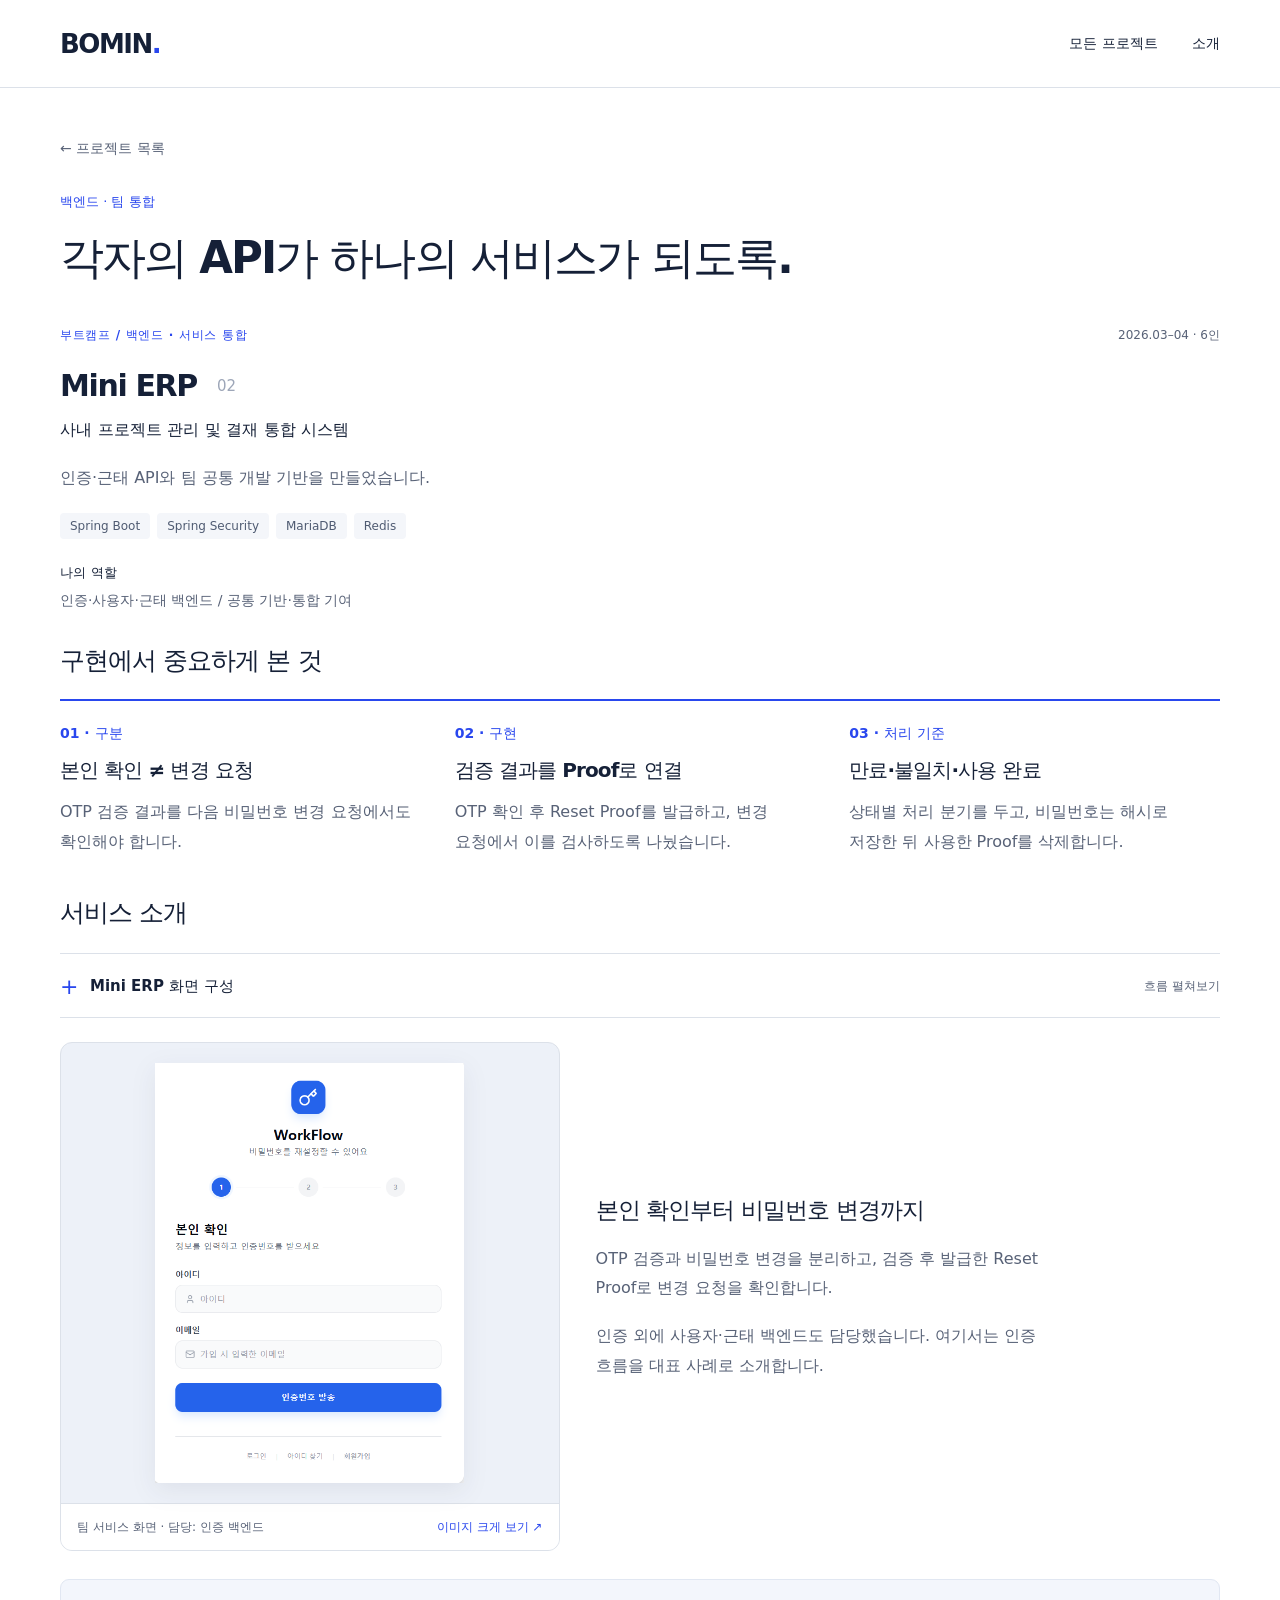
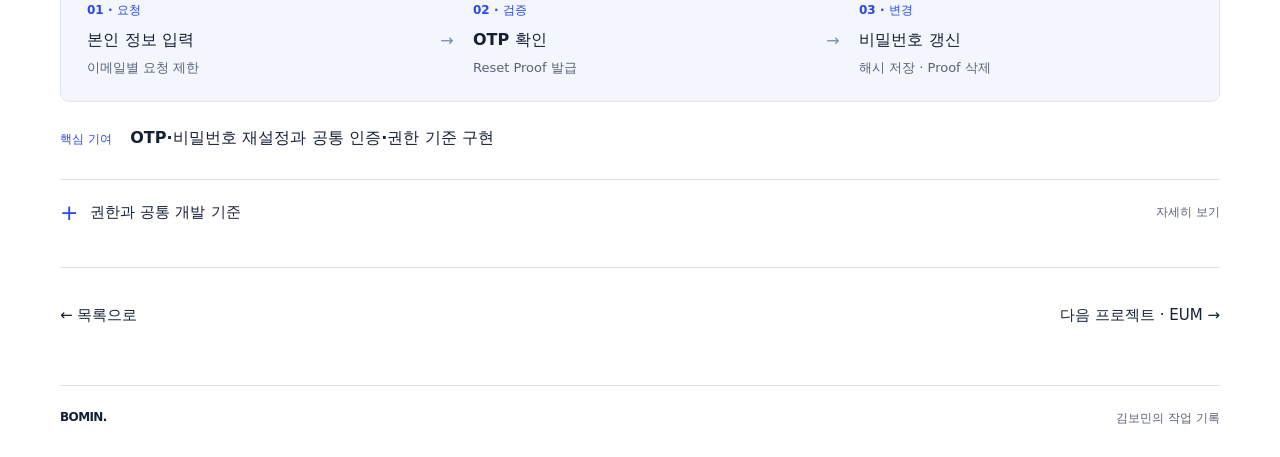
==== erp.html @ 52c048b9 "Add portfolio site and GitHub Pages workflow" ====
<!doctype html>
<html lang="ko">
<head>
  <meta charset="UTF-8"><meta name="viewport" content="width=device-width, initial-scale=1">
  <meta name="robots" content="noindex, nofollow">
  <meta name="description" content="김보민의 개발 포트폴리오. Spring Boot 백엔드, AWS·EKS 인프라, 서비스 통합과 장애 대응 경험을 소개합니다.">
  <title>Mini ERP — 김보민의 작업 기록</title>
  <link rel="icon" href="data:image/svg+xml,%3Csvg xmlns='http://www.w3.org/2000/svg' viewBox='0 0 64 64'%3E%3Crect width='64' height='64' rx='14' fill='%232947ee'/%3E%3Ctext x='12' y='45' fill='white' font-size='37' font-family='sans-serif' font-weight='bold'%3EB.%3C/text%3E%3C/svg%3E">
  <link rel="stylesheet" href="style.css">
</head>
<body class="detail-page"><a class="skip" href="#main">본문 바로가기</a><header><a class="brand" href="index.html">BOMIN<span>.</span></a><nav aria-label="주요 메뉴"><a href="index.html#projects">모든 프로젝트</a><a href="index.html#about">소개</a></nav></header><main class="wrap" id="main"><div class="detail-heading"><a href="index.html#projects">← 프로젝트 목록</a><p>백엔드 · 팀 통합</p><h1>각자의 API가 하나의 서비스가 되도록.</h1></div><article class="project" id="erp"><div class="project-top"><span class="category">부트캠프 / 백엔드 · 서비스 통합</span><span>2026.03–04 · 6인</span></div><div class="project-grid"><div><h3>Mini ERP<span>02</span></h3><p class="project-subtitle">사내 프로젝트 관리 및 결재 통합 시스템</p><p>인증·근태 API와 팀 공통 개발 기반을 만들었습니다.</p><div class="tags"><span>Spring Boot</span><span>Spring Security</span><span>MariaDB</span><span>Redis</span></div><p class="role"><strong>나의 역할</strong> 인증·사용자·근태 백엔드 / 공통 기반·통합 기여</p></div></div>
<section class="decision-story"><h2>구현에서 중요하게 본 것</h2><div class="decision-grid"><div><span>01 · 구분</span><h3>본인 확인 ≠ 변경 요청</h3><p>OTP 검증 결과를 다음 비밀번호 변경 요청에서도 확인해야 합니다.</p></div><div><span>02 · 구현</span><h3>검증 결과를 Proof로 연결</h3><p>OTP 확인 후 Reset Proof를 발급하고, 변경 요청에서 이를 검사하도록 나눴습니다.</p></div><div><span>03 · 처리 기준</span><h3>만료·불일치·사용 완료</h3><p>상태별 처리 분기를 두고, 비밀번호는 해시로 저장한 뒤 사용한 Proof를 삭제합니다.</p></div></div></section>
<section class="story-section"><h2>서비스 소개</h2><details class="screen-map"><summary>Mini ERP 화면 구성 <span>흐름 펼쳐보기</span></summary><div class="screen-map-body"><h3>서비스 진입과 계정 복구의 분기</h3><div class="map-flow"><div class="map-entry">계정 진입 화면<small>사용자 상태에 따른 경로 선택</small></div><div class="map-branches"><span>로그인</span><span>회원가입</span><span>아이디 찾기</span><span>비밀번호 찾기</span></div><div class="map-entry">계정 복구의 인증 단계<small>이메일 인증번호 발송 · 확인</small></div></div><p class="scope">팀 Figma의 인증 관련 화면을 요약했습니다. 구성도는 설계 자료이며, 아래 구현 설명의 OTP·Reset Proof 처리와 구분해 볼 수 있습니다.</p><a class="text-link" href="https://www.figma.com/design/eP0iKK7h4mKcS4DgQynvJm/?node-id=0-1" target="_blank" rel="noopener noreferrer">Figma 원본 화면 구성도 ↗</a></div></details><div class="screen-story"><figure class="project-screen erp-screen"><a href="assets/erp.png" target="_blank" rel="noopener noreferrer" aria-label="Mini ERP 비밀번호 재설정 실제 화면 크게 보기"><img width="562" height="763" src="assets/erp.png" alt="Mini ERP 비밀번호 재설정 실제 화면" loading="lazy"></a><figcaption>팀 서비스 화면 · 담당: 인증 백엔드<span>이미지 크게 보기 ↗</span></figcaption></figure><div class="screen-copy"><h3>본인 확인부터 비밀번호 변경까지</h3><p>OTP 검증과 비밀번호 변경을 분리하고, 검증 후 발급한 Reset Proof로 변경 요청을 확인합니다.</p><p>인증 외에 사용자·근태 백엔드도 담당했습니다. 여기서는 인증 흐름을 대표 사례로 소개합니다.</p></div></div></section><div class="visual-flow" aria-label="비밀번호 재설정 처리 흐름"><div><small>01 · 요청</small><strong>본인 정보 입력</strong><span>이메일별 요청 제한</span></div><b aria-hidden="true">→</b><div><small>02 · 검증</small><strong>OTP 확인</strong><span>Reset Proof 발급</span></div><b aria-hidden="true">→</b><div><small>03 · 변경</small><strong>비밀번호 갱신</strong><span>해시 저장 · Proof 삭제</span></div></div>
<div class="result-line"><span>핵심 기여</span>OTP·비밀번호 재설정과 공통 인증·권한 기준 구현</div>
<details><summary>권한과 공통 개발 기준 <span>자세히 보기</span></summary><div class="detail-body two-col"><div><h4>인증과 권한 판단을 구분했습니다.</h4><p>JWT로 요청자를 확인하고, AccessPolicy로 관리자·본인 접근이나 신청자·승인자의 역할 조건을 판단하도록 구성했습니다. 사용자 조회와 연차·특근 승인 규칙은 구분합니다.</p></div><div><h4>각자 만든 API가 함께 동작하도록</h4><p>Bearer 인증, 공통 응답·예외, Swagger·CORS, BaseEntity·Flyway 기준을 초기에 정리했습니다. 도메인마다 다른 인증·응답 방식으로 통합 비용이 커지는 것을 줄이려 했습니다.</p><p class="scope">화면을 포함한 서비스는 팀 결과물이며, 제 기여는 백엔드와 공통 개발 기반입니다.</p></div></div></details></article><div class="next-project"><a href="index.html#projects">← 목록으로</a><a href="eum.html">다음 프로젝트 · EUM →</a></div></main><footer class="wrap"><strong>BOMIN.</strong><span>김보민의 작업 기록</span></footer></body></html>
---- style.css ----
:root{--ink:#152037;--muted:#586277;--blue:#2947ee;--line:#dce1e9;--light:#f4f6fa;--white:#fff;font-family:"Pretendard","맑은 고딕","Malgun Gothic",system-ui,sans-serif;color:var(--ink);background:var(--white);font-synthesis:none}*{box-sizing:border-box}html{scroll-behavior:smooth;scroll-padding-top:100px}body{margin:0}a{color:inherit;text-underline-offset:5px}a:hover{color:var(--blue)}a:focus-visible,summary:focus-visible{outline:3px solid var(--blue);outline-offset:5px}img{max-width:100%;display:block}p{line-height:1.85;word-break:keep-all;margin:0 0 18px}h1,h2,h3,h4{word-break:keep-all;margin:0;letter-spacing:-.045em}button,a,summary{-webkit-tap-highlight-color:transparent}.wrap{max-width:1160px;width:calc(100% - 96px);margin:auto}.skip{position:fixed;top:-80px;padding:16px;background:white;z-index:10}.skip:focus{top:5px}header{height:88px;display:flex;align-items:center;justify-content:space-between;padding:0 max(48px,calc((100vw - 1160px)/2));border-bottom:1px solid var(--line);background:#ffffffef;position:sticky;top:0;z-index:5;backdrop-filter:blur(14px)}.brand{text-decoration:none;font-size:26px;letter-spacing:-1.5px;font-weight:900}.brand span{color:var(--blue)}nav{display:flex;gap:34px;align-items:center}nav a{text-decoration:none;font-size:14px;font-weight:650}.nav-contact{border:1px solid var(--line);padding:11px 17px;border-radius:5px}.hero{display:grid;grid-template-columns:1fr 276px;gap:65px;align-items:center;padding:76px 0 68px}.eyebrow{color:var(--blue);font-size:12px;letter-spacing:.15em;font-weight:800;line-height:1.5;margin-bottom:23px}h1{font-size:clamp(38px,4.6vw,62px);line-height:1.32;font-weight:800}h1 span{color:var(--blue)}.intro{font-size:18px;color:var(--muted);margin-top:28px}.hero-actions{display:flex;align-items:center;gap:28px;margin-top:28px}.button{display:inline-flex;align-items:center;gap:40px;padding:17px 23px;background:var(--blue);color:white;text-decoration:none;border-radius:5px;font-size:15px;font-weight:650}.button:hover{background:#1b32c4;color:white}.text-link{font-weight:650;font-size:15px}.hero-note{font-size:12px;color:#6c7485;margin-top:27px;letter-spacing:.03em}.photo-frame{padding:17px 17px 0;background:#e9edf5;border-radius:7px;overflow:hidden}.photo-frame img{width:100%;height:300px;object-fit:cover;object-position:center top}.profile-caption{padding-top:20px;display:flex;flex-direction:column;gap:9px;font-size:13px;color:var(--muted)}.profile-caption strong{font-size:20px;color:var(--ink)}.profile-caption strong span{font-size:13px;font-weight:400;margin-left:10px}.proof{display:grid;grid-template-columns:repeat(3,1fr);border-top:1px solid var(--line);border-bottom:1px solid var(--line);padding:28px 0;gap:30px}.proof>div+div{border-left:1px solid var(--line);padding-left:36px}.proof span{font-size:12px;color:var(--blue);font-weight:750;letter-spacing:.09em}.proof p{font-size:14px;margin:13px 0 0;color:var(--muted)}.proof strong{font-size:17px;color:var(--ink);font-weight:650}.section{padding:96px 0}.section-head{display:flex;align-items:flex-end;justify-content:space-between;gap:30px;margin-bottom:38px}.section-head .eyebrow{margin-bottom:13px}h2{font-size:34px;line-height:1.45}.section-head>p{font-size:14px;color:var(--muted);margin-bottom:5px}.project{border:1px solid var(--line);border-radius:10px;padding:32px;margin-bottom:25px;overflow:hidden;background:white}.project-top{display:flex;justify-content:space-between;gap:20px;margin-bottom:26px;font-size:12px;color:var(--muted)}.category{font-size:12px;color:var(--blue);font-weight:750;letter-spacing:.06em}.project-grid{display:grid;grid-template-columns:1.2fr .8fr;gap:55px;align-items:center}.project h3{font-size:35px;display:flex;gap:20px;align-items:center}.project h3>span{font-size:15px;color:#9da6b8;font-weight:400;letter-spacing:0}.project-subtitle{font-size:16px;font-weight:650;margin-top:12px}.project-grid>div>p:not(.project-subtitle){font-size:15px;color:var(--muted)}.tags{display:flex;flex-wrap:wrap;gap:7px;margin:20px 0}.tags span{font-size:12px;background:var(--light);padding:6px 10px;border-radius:4px;color:#4f5b72}.role{margin:22px 0 0}.role strong{display:block;color:var(--ink);margin-bottom:4px;font-size:13px}.architecture{background:#14223c;color:white;border-radius:8px;padding:23px 28px}.architecture>p:first-child{font-size:12px;color:#a6b9e8;letter-spacing:.08em;margin-bottom:15px}.flow{display:flex;flex-direction:column;align-items:center}.flow>span{display:block;text-align:center;padding:9px;border:1px solid #65728a;border-radius:4px;width:100%;font-size:14px}.flow>b{font-size:14px;padding:4px;font-weight:400;color:#a7bafa}.flow small{font-size:12px}.flow .gpu{background:#2947ee;border-color:#627bff}.arch-note{font-size:12px;color:#becbe1;text-align:center;margin:12px 0 0}.project details{margin-top:28px;border-top:1px solid var(--line)}summary{cursor:pointer;padding:20px 0 2px;font-size:15px;font-weight:700;list-style:none;display:flex;gap:12px;align-items:center}summary::-webkit-details-marker{display:none}summary:before{content:'+';font-size:22px;color:var(--blue);width:18px;font-weight:400}details[open]>summary:before{content:'−'}summary>span{margin-left:auto;font-size:12px;font-weight:400;color:var(--muted)}.detail-body{padding:28px 0 3px;font-size:15px}.detail-body h4{font-size:19px;margin-bottom:15px}.detail-body p{color:var(--muted)}.incident{padding:0;list-style:none;counter-reset:item;display:grid;grid-template-columns:1fr 1fr;gap:24px;margin:26px 0}.incident li{padding:20px 22px;background:var(--light);border-left:2px solid var(--blue)}.incident strong{font-size:15px}.incident p{font-size:14px;margin:10px 0 0}.takeaway{padding:20px 24px;background:#edf1ff;border-radius:5px;margin-top:20px}.takeaway strong{color:var(--blue);font-size:14px}.takeaway p{margin:8px 0 0}.scope{font-size:13px!important;color:#687286!important;margin:16px 0 0}.project-links{display:flex;gap:24px;margin-top:23px;font-size:14px;font-weight:650}.project-links a{text-decoration:none}.mini-flow,.field-compare{padding:25px;background:var(--light);border-radius:7px}.mini-label{font-size:12px;color:var(--blue);font-weight:700;letter-spacing:.05em}.mini-flow>div{display:grid;grid-template-columns:26px 1fr;gap:7px 10px;padding:15px 0;border-bottom:1px solid var(--line)}.mini-flow>div:last-child{border:0;padding-bottom:0}.mini-flow b{font-size:13px;color:var(--blue);grid-row:span 2}.mini-flow strong{font-size:15px}.mini-flow span{font-size:13px;color:var(--muted)}.two-col{display:grid;grid-template-columns:1fr 1fr;gap:34px}.two-col h4:not(:first-child){margin-top:24px}.field-compare>div{background:white;padding:16px;border-left:2px solid #bca296;margin-top:12px}.field-compare .after{border-color:var(--blue);background:#e8edff}.field-compare small{font-size:12px;font-weight:700}.field-compare p{font-size:14px;margin:8px 0 0}code{font-family:Consolas,monospace;font-size:.95em}.archive{padding-top:12px}.archive-grid{display:grid;grid-template-columns:repeat(3,1fr);gap:20px}.archive-grid article{border:1px solid var(--line);padding:27px;border-radius:8px;display:flex;flex-direction:column;align-items:start}.archive h3{font-size:22px;margin:19px 0 16px;line-height:1.4}.archive article>p{font-size:15px;color:var(--muted)}.archive article>a{font-size:14px;font-weight:650;margin-top:22px}.archive details{font-size:14px}.archive summary{font-size:14px;padding-top:6px}.archive details p{margin-top:14px;color:var(--muted)}.archive .tags{margin-bottom:0}.work-section{background:#14223c;color:white}.work-section .eyebrow{color:#8ca7ff}.work-section .section-head>p{color:#b5c2d9}.work-grid{display:grid;grid-template-columns:repeat(3,1fr);gap:35px}.work-grid article>span{color:#8ca7ff;font-size:13px}.work-grid h3{font-size:23px;margin:22px 0 17px}.work-grid p{font-size:15px;color:#c7d1e0}.work-chain{padding:18px 0;border-top:1px solid #405069;border-bottom:1px solid #405069;font-size:13px}.work-grid .scope{color:#b5c2d9!important}.work-grid a{display:inline-block;font-size:14px;margin-top:20px;color:#b8c9ff}.about{display:grid;grid-template-columns:1fr 1fr;gap:90px}.about h2{margin-bottom:24px}.about>div>p:not(.eyebrow){font-size:16px;color:var(--muted)}.about-record>div{border-bottom:1px solid var(--line);padding:24px 0}.about-record>div:first-child{padding-top:8px}.about-record span{font-size:12px;color:var(--blue);font-weight:750;letter-spacing:.08em}.about-record h3{font-size:19px;margin:12px 0 10px}.about-record p{font-size:14px;color:var(--muted);margin-bottom:0}.contact{border-top:1px solid var(--line);padding:55px 0 60px}.contact h2{font-size:38px}.email{display:inline-block;font-size:20px;color:var(--blue);font-weight:650;margin:27px 0}.contact>div{display:flex;gap:25px;font-size:14px}.contact>div>a:last-child{margin-left:auto}footer{padding:24px 0 30px;display:flex;justify-content:space-between;gap:20px;border-top:1px solid var(--line);font-size:12px;color:var(--muted)}footer strong{color:var(--ink);letter-spacing:-.05em}
@media(min-width:1450px){.hero{padding-top:96px;padding-bottom:90px}}@media(max-width:900px){.wrap{width:calc(100% - 48px)}header{padding:0 24px}.hero{grid-template-columns:1fr 220px;gap:30px}.photo-frame img{height:260px}.hero h1{font-size:42px}.intro{font-size:16px}.desktop{display:none}.project-grid{gap:30px}.project{padding:25px}.archive-grid{grid-template-columns:1fr 1fr}.work-grid{gap:24px}.work-grid h3{font-size:20px}.work-chain{line-height:1.8}.about{gap:45px}.proof>div+div{padding-left:22px}}
@media(max-width:640px){html{scroll-padding-top:75px}header{height:70px}.brand{font-size:22px}nav{gap:17px}nav a{font-size:12px}.nav-contact{display:none}.hero{grid-template-columns:1fr;padding:42px 0;gap:25px}.hero h1{font-size:39px}.hero .eyebrow{font-size:11px}.profile{display:flex;align-items:center;gap:20px;order:2}.photo-frame{width:100px;flex-shrink:0;padding:5px 5px 0}.photo-frame img{height:120px}.profile-caption{padding:0}.hero-note{margin-bottom:0}.proof{gap:12px;padding:22px 0}.proof>div+div{padding-left:13px}.proof span{font-size:10px}.proof p{font-size:12px;line-height:1.7}.proof strong{font-size:13px}.section{padding:60px 0}.section-head{display:block;margin-bottom:26px}.section-head>p{margin-top:17px}.section-head h2,h2{font-size:28px}.project{padding:22px 19px}.project-top{display:block}.project-top>span{display:block;margin-bottom:8px}.category{font-size:10px}.project-grid{grid-template-columns:1fr;gap:25px}.project h3{font-size:30px}.project-grid>div>p:not(.project-subtitle){font-size:15px}.incident,.two-col{grid-template-columns:1fr}.project summary{font-size:14px}.project summary>span{font-size:11px}.archive{padding-top:0}.archive-grid{grid-template-columns:1fr}.work-grid{grid-template-columns:1fr;gap:36px}.work-grid h3{margin-top:14px}.about{grid-template-columns:1fr;gap:24px}.contact h2{font-size:30px}footer{flex-wrap:wrap;font-size:11px}footer span:last-child{width:100%}.hero-actions{gap:20px}.button{gap:25px;font-size:14px}.eyebrow{margin-bottom:17px}}
@media(prefers-reduced-motion:reduce){html{scroll-behavior:auto}}
/* Editorial hierarchy: concise overview, expandable evidence. */
/* Gallery-first home and independent project stories. */

.photo-frame{padding:17px;background:#e7edfa;border-radius:10px;box-shadow:0 0 0 1px #dce5f5 inset}.photo-frame img{width:100%;height:auto;aspect-ratio:354/472;object-fit:contain;border-radius:3px}.hero{padding-top:58px;padding-bottom:54px}.hero .intro{line-height:1.8}.section{padding-top:72px;padding-bottom:72px}.project{padding:32px;margin-bottom:32px;border-radius:12px}.project.featured{border-top:4px solid var(--blue)}.project-grid{grid-template-columns:1.2fr .8fr;gap:40px}.project-grid>div>p:not(.project-subtitle){font-size:16px}.project .role{font-size:14px!important;line-height:1.8}.architecture{padding:22px}.flow{gap:5px}.flow>span{padding:10px 16px}.case-label{font-size:12px;font-weight:800;letter-spacing:.1em;color:var(--blue);margin:28px 0 12px}.case-label span{color:var(--muted);font-weight:400;letter-spacing:0;margin-left:12px}.project .case{border-top:1px solid var(--line)}.project .case summary{display:flex;justify-content:space-between;align-items:center;gap:20px;padding:21px 0;cursor:pointer;list-style:none}.project .case summary::-webkit-details-marker{display:none}.project .case summary>.case-title{font-size:18px;color:var(--ink);font-weight:700;line-height:1.55}.case-title small{display:block;font-size:12px;color:var(--blue);letter-spacing:.04em;margin-bottom:4px}.project .case summary>span:last-child{font-size:13px;flex-shrink:0;color:var(--muted)}.case[open] summary{color:var(--blue)}.case .detail-body{background:var(--light);padding:24px;border-radius:8px;margin-bottom:20px}.case-steps{margin:0;display:grid;gap:18px}.case-steps>div{display:grid;grid-template-columns:90px 1fr;gap:18px}.case-steps dt{font-size:14px;font-weight:750;color:var(--blue)}.case-steps dd{margin:0;font-size:16px;line-height:1.8;word-break:keep-all}.detail-body p{font-size:16px}.work-grid h3{margin-top:18px}.work-grid p{font-size:16px}.work-grid details{border-top:1px solid #405069;padding-top:14px}.work-grid summary{font-size:14px;cursor:pointer;color:#c9d7ff;padding:8px 0}.work-grid details p{margin-top:18px}.work-grid details .scope{font-size:13px}.archive article>p{font-size:16px}.archive-grid article{padding:24px}.archive h3{margin-top:12px}.about{padding-top:64px}.scope{line-height:1.7}
@media(max-width:640px){.photo-frame{padding:8px;width:108px}.photo-frame img{height:auto}.hero{padding:38px 0}.section{padding:48px 0}.project{padding:22px 19px}.project-grid{grid-template-columns:1fr;gap:24px}.project .case summary{gap:10px}.project .case summary>.case-title{font-size:16px}.project .case summary>span:last-child{font-size:12px;max-width:56px;line-height:1.7}.case .detail-body{padding:18px}.case-steps>div{grid-template-columns:1fr;gap:6px}.hero .eyebrow,.category,.proof span{font-size:12px}nav a{font-size:14px}.proof strong{font-size:14px}.project summary>span{font-size:12px}}
.collaboration-grid{display:grid;grid-template-columns:repeat(3,minmax(0,1fr));gap:24px}.collaboration-grid article{border-top:3px solid var(--blue);padding:25px 22px;background:var(--light);border-radius:0 0 8px 8px}.collaboration-grid h3{font-size:22px;margin-bottom:18px}.collaboration-grid p{font-size:16px;color:var(--muted)}.collaboration-grid .eyebrow{font-size:12px;color:var(--blue)}.collaboration-grid .scope{font-size:13px;margin-bottom:0}@media(max-width:900px){.collaboration-grid{grid-template-columns:1fr}}
/* Project imagery and evidence share a consistent reading grid. */
/* At narrow widths the project overview remains a single column. */
@media(max-width:640px){.project .project-grid{grid-template-columns:minmax(0,1fr)}.project .case summary>.case-toggle{max-width:none}}
.project-screen{margin:0;min-width:0;border:1px solid var(--line);border-radius:12px;overflow:hidden;background:#edf1f8}.project-screen>a{display:flex;align-items:center;justify-content:center;padding:22px;min-height:340px;transition:background .2s}.project-screen>a:hover{background:#e2e9f7}.project-screen img{width:100%;height:320px;object-fit:contain;filter:drop-shadow(0 7px 12px #17213b12)}.project-screen figcaption{display:flex;justify-content:space-between;gap:12px;padding:13px 16px;font-size:12px;line-height:1.7;background:white;color:var(--muted);border-top:1px solid var(--line)}.project-screen figcaption span{flex-shrink:0;color:var(--blue)}.aws-screen>a{background:white}.aws-screen img{height:350px}.erp-screen img{max-width:280px}.eum-screen img{max-width:200px}.visual-flow{display:grid;grid-template-columns:1fr 24px 1fr 24px 1fr;gap:14px;align-items:center;margin-top:28px;padding:22px 26px;background:#f3f6fc;border:1px solid #e1e7f2;border-radius:9px}.visual-flow>div{min-width:0}.visual-flow small{display:block;font-size:12px;color:var(--blue);margin-bottom:8px;font-weight:650}.visual-flow strong{display:block;font-size:16px;line-height:1.6}.visual-flow span{display:block;font-size:13px;color:var(--muted);margin-top:5px;line-height:1.6}.visual-flow>b{color:#7c8ca9;text-align:center;font-weight:400}.aws-flow{background:#14223c;color:white;border-color:#14223c}.aws-flow small{color:#a8bdff}.aws-flow span{color:#c2cee3}.visual-note{font-size:12px;color:var(--muted);margin:10px 0 0;line-height:1.7}.result-line{display:flex;align-items:baseline;gap:18px;margin:22px 0 0;font-size:16px;font-weight:650;line-height:1.7}.result-line>span{color:var(--blue);font-size:12px;flex-shrink:0;font-weight:750}.project .case{margin-top:0}.project .case summary{display:grid;grid-template-columns:minmax(0,1fr) 30px;gap:24px;padding:18px 0;text-align:left}.project .case summary:before{content:none;display:none}.project .case summary>.case-title{margin-left:0;min-width:0}.case-title em{display:block;font-size:14px;color:var(--muted);font-style:normal;font-weight:400;line-height:1.65;margin-top:5px}.project .case summary>.case-toggle{margin:0;font-size:24px;color:var(--blue);text-align:center;max-width:none}.case-toggle:after{content:'+'}.case[open] .case-toggle:after{content:'−'}.archive-grid{grid-template-columns:repeat(2,minmax(0,1fr));gap:0 34px}.archive-grid article{border:0;border-top:1px solid var(--line);border-radius:0;padding:22px 0}.archive-grid article>p{font-size:14px;margin-bottom:10px}.archive h3{font-size:21px;margin:9px 0 10px}.archive article>a{margin-top:12px}.archive-grid .tags{margin-top:10px}.archive details p{font-size:14px}.archive summary{padding:8px 0;font-size:14px}.project-grid{align-items:center}.project .tags{max-width:440px}
@media(max-width:900px){.project-grid{grid-template-columns:1fr 1fr;gap:24px}.visual-flow{gap:10px;padding:20px}.project-screen figcaption{flex-direction:column;gap:2px}.project-screen>a{padding:16px}.project-screen img{height:290px}.visual-flow strong{font-size:14px}}
@media(max-width:640px){.project-screen>a{min-height:0;padding:18px}.project-screen img{height:290px}.aws-screen img{height:auto;max-height:360px}.project-screen figcaption{flex-direction:row;flex-wrap:wrap}.visual-flow{grid-template-columns:1fr;gap:10px;padding:20px;margin-top:20px}.visual-flow>b{transform:rotate(90deg);justify-self:start;margin-left:8px}.visual-flow>div{padding:0 0 0 8px}.visual-flow strong{font-size:16px}.visual-flow small{margin-bottom:3px}.result-line{display:block;font-size:15px}.result-line>span{display:block;margin-bottom:5px}.project .case summary{grid-template-columns:minmax(0,1fr) 24px;gap:10px}.case-title em{font-size:13px}.archive-grid{grid-template-columns:1fr}.project .case summary>.case-toggle{font-size:24px;max-width:none}.project-screen{width:100%}}
.home-intro{display:grid;grid-template-columns:1fr 210px;align-items:center;gap:60px;padding:80px 0 76px}.hello{font-size:16px;color:var(--blue);font-weight:650;margin-bottom:20px}.home-intro h1{font-size:clamp(32px,3.6vw,49px);line-height:1.45;letter-spacing:-.055em}.home-intro h1 span{color:var(--blue)}.intro-note{font-size:17px;color:var(--muted);margin:22px 0}.intro-link{display:inline-block;font-size:14px;text-decoration:none;border-bottom:1px solid var(--blue);padding-bottom:6px;color:var(--blue)}.personal-photo{margin:0;padding:12px;background:#e9eefb;border-radius:12px;transform:none}.personal-photo img{width:100%;height:auto;border-radius:6px}.personal-photo figcaption{font-size:13px;text-align:center;padding:14px 0 4px;color:#3d5187}.gallery-section{padding-bottom:74px}.gallery-heading{display:flex;justify-content:space-between;align-items:center;margin-bottom:26px;padding-top:30px;border-top:1px solid var(--line)}.gallery-heading h2{font-size:28px}.gallery-heading>span{font-size:12px;color:var(--muted)}.project-gallery{display:grid;grid-template-columns:1fr 1fr;gap:38px 28px}.gallery-card{min-width:0;display:block;text-decoration:none;color:var(--ink)}.gallery-card.cloud{grid-column:1/-1}.gallery-image{position:relative;display:flex;justify-content:center;align-items:center;height:390px;padding:32px;overflow:hidden;border-radius:14px;background:#edf1ff}.gallery-image img{height:100%;width:100%;object-fit:contain;transition:transform .25s;filter:drop-shadow(0 12px 16px #101b3020)}.gallery-card:hover .gallery-image img{transform:translateY(-5px)}.cloud .gallery-image{height:470px;background:#14223c;padding:32px 90px}.cloud .gallery-image img{border-radius:6px;max-width:780px;background:white}.erp .gallery-image{background:#e7eeff}.erp .gallery-image img{max-width:290px}.eum .gallery-image{background:#e5e9ed}.eum .gallery-image img{max-width:190px;border-radius:12px}.gallery-number{position:absolute;top:22px;left:24px;color:#54688e;font-size:14px}.cloud .gallery-number{color:#b4c5ea}.gallery-open{position:absolute;bottom:22px;right:22px;width:42px;height:42px;display:grid;place-items:center;background:white;border-radius:50%;font-size:23px;color:var(--blue)}.gallery-caption{display:flex;align-items:center;justify-content:space-between;gap:20px;padding:18px 2px 0}.gallery-caption p{font-size:12px;color:var(--muted);margin:0 0 5px}.gallery-caption h3{font-size:28px;letter-spacing:-.045em;margin-bottom:7px}.gallery-caption div>span{font-size:16px;color:var(--muted);line-height:1.7}.read-story{font-size:13px;white-space:nowrap;color:var(--blue)}.portfolio-home .archive{padding-top:15px}.portfolio-home .archive .section-head>p{display:none}.portfolio-home .archive h2{font-size:26px}.portfolio-home .work-section .section{padding-top:50px;padding-bottom:50px}.portfolio-home .work-section h2{font-size:28px}.portfolio-home .work-grid h3{font-size:20px}.portfolio-home .about{padding-top:68px;padding-bottom:68px}.detail-heading{padding:50px 0 36px}.detail-heading>a{font-size:14px;color:var(--muted);text-decoration:none}.detail-heading>p{margin:32px 0 12px;color:var(--blue);font-size:13px}.detail-heading h1{font-size:clamp(28px,3.4vw,44px);max-width:850px;line-height:1.5}.detail-page .project{padding:0;border:0;overflow:visible}.detail-page .project-top{margin-bottom:24px}.detail-page .project-grid{grid-template-columns:1fr}.detail-page .project-screen>a{padding:28px}.detail-page .aws-screen img{height:auto;max-height:none;width:100%}.detail-page .aws-screen>a{min-height:0}.detail-page .erp-screen img,.detail-page .eum-screen img{height:470px;max-width:100%;width:auto}.detail-page .project h3{font-size:30px}.detail-page .project-grid>div{max-width:780px}.next-project{display:flex;justify-content:space-between;gap:20px;padding:38px 0 60px;border-top:1px solid var(--line);margin-top:40px;font-size:15px}.next-project a{text-decoration:none}.portfolio-home .contact h2{font-size:32px}
@media(max-width:900px){.home-intro{gap:32px;grid-template-columns:1fr 165px;padding:55px 0}.gallery-caption{align-items:flex-start}.read-story{display:none}.cloud .gallery-image{padding:30px 55px;height:400px}}
@media(max-width:640px){.home-intro{grid-template-columns:1fr;gap:25px;padding:38px 0}.home-intro h1{font-size:31px}.intro-note{font-size:16px}.personal-photo{width:124px;justify-self:end;margin-top:-5px;transform:none;padding:7px}.personal-photo figcaption{font-size:12px;padding:8px 0 3px}.gallery-heading{align-items:flex-start;gap:12px}.gallery-heading h2{font-size:24px}.gallery-heading>span{display:none}.project-gallery{grid-template-columns:1fr;gap:30px}.gallery-card.cloud{grid-column:auto}.gallery-image,.cloud .gallery-image{height:330px;padding:25px}.cloud .gallery-image{padding:42px 18px}.gallery-caption h3{font-size:25px}.gallery-caption div>span{font-size:15px}.gallery-section{padding-bottom:40px}.detail-page .project .project-grid{grid-template-columns:1fr}.detail-page .project-screen>a{padding:12px}.detail-page .erp-screen img,.detail-page .eum-screen img{height:360px}.next-project{font-size:14px;flex-wrap:wrap}.detail-heading{padding-top:30px}.portfolio-home .work-grid{gap:26px}}
@media(prefers-reduced-motion:reduce){.gallery-image img{transition:none}.gallery-card:hover .gallery-image img{transform:none}}
/* Preserve the natural proportions of the profile and service captures. */
.portfolio-home .personal-photo{transform:none}.portfolio-home .project-gallery{align-items:start}.portfolio-home .erp .gallery-image{height:auto;min-height:0;padding:30px 56px}.portfolio-home .erp .gallery-image img{width:100%;max-width:330px;height:auto;object-fit:contain}.portfolio-home .eum .gallery-image{height:auto;min-height:0;padding:30px}.portfolio-home .eum .gallery-image img{width:100%;max-width:250px;height:auto;object-fit:contain}.portfolio-home .gallery-caption{padding-top:18px}
@media(max-width:640px){.portfolio-home .erp .gallery-image{padding:26px 40px}.portfolio-home .erp .gallery-image img{max-width:290px}.portfolio-home .eum .gallery-image{padding:26px}.portfolio-home .eum .gallery-image img{max-width:220px}}
/* Service screenshot is the cover; infrastructure diagram lives in the story. */
.portfolio-home .cloud .gallery-image{height:auto;min-height:0;padding:40px 48px;background:#e7edf8}.portfolio-home .cloud .gallery-image img{width:100%;height:auto;max-width:none;object-fit:contain;border:1px solid #d9e1ef;border-radius:9px}.portfolio-home .cloud .gallery-number{color:#526689}.detail-page .service-screen img{height:auto;width:100%;max-width:none}.detail-page .service-screen>a{min-height:0;padding:0}@media(max-width:640px){.portfolio-home .cloud .gallery-image{padding:32px 12px 18px}.portfolio-home .cloud .gallery-number{top:10px;left:14px;font-size:12px}}
/* Reserve image geometry and align the two portrait covers before loading. */
.portfolio-home .erp .gallery-image,.portfolio-home .eum .gallery-image{height:510px;padding:30px;box-sizing:border-box}.portfolio-home .erp .gallery-image img,.portfolio-home .eum .gallery-image img{height:450px;width:100%;max-width:100%;object-fit:contain}.portfolio-home .cloud .gallery-image img{aspect-ratio:1598/892}.story-section{margin-top:38px}.story-section>h2,.story-title{font-size:25px;margin:0 0 22px}.story-title{margin-top:38px}.screen-story{display:grid;grid-template-columns:minmax(0,.8fr) minmax(0,1fr);gap:36px;align-items:center}.screen-copy{max-width:480px}.screen-copy h3{font-size:23px!important;margin-bottom:18px}.screen-copy p{font-size:16px;color:var(--muted)}.architecture-details{padding-bottom:18px}.architecture-context{padding:18px 22px;border-left:3px solid var(--blue);background:var(--light);font-size:15px;line-height:1.8;margin:20px 0}.detail-page .service-screen img{width:100%;height:auto;aspect-ratio:1598/892}.detail-page .service-screen>a{padding:0;min-height:0}.detail-page .aws-screen img{aspect-ratio:1542/1403}.detail-page .screen-story .project-screen img{height:420px;width:100%;object-fit:contain}.detail-page .screen-story .project-screen>a{padding:20px;min-height:0}
@media(max-width:640px){.portfolio-home .erp .gallery-image,.portfolio-home .eum .gallery-image{height:390px;padding:24px}.portfolio-home .erp .gallery-image img,.portfolio-home .eum .gallery-image img{height:342px}.screen-story{grid-template-columns:1fr;gap:22px}.story-section>h2,.story-title{font-size:23px}.detail-page .screen-story .project-screen img{height:350px}.screen-copy{max-width:none}}
/* Compact secondary stories; service covers pair real captures with scope labels. */
.portfolio-home .erp .gallery-image,.portfolio-home .eum .gallery-image{display:grid;grid-template-columns:minmax(0,1fr) 140px;gap:22px;padding:52px 26px;height:510px}
.portfolio-home .erp .gallery-image img,.portfolio-home .eum .gallery-image img{height:390px;min-width:0;width:100%;max-width:100%;object-fit:contain}
.cover-features{min-width:0;display:flex;flex-direction:column;gap:20px;color:var(--ink)}
.cover-features>strong{font-size:26px;line-height:1.35;letter-spacing:-.05em;margin-bottom:3px}
.cover-features>span{font-size:16px;font-weight:700;line-height:1.5}
.cover-features small{display:block;font-size:14px;font-weight:400;color:var(--muted);margin-top:3px}
.portfolio-home .archive{padding-bottom:40px}
.portfolio-home .archive .section-head,.portfolio-home .work-section .section-head{margin-bottom:16px}
.archive-preview,.work-preview{font-size:16px;line-height:1.8;margin:0 0 14px;color:var(--muted)}
.work-preview{color:#c7d1e0}
.home-more{border-top:1px solid var(--line)}
.home-more>summary{padding:18px 0;font-size:16px;justify-content:space-between}
.home-more>summary:before{display:none}
.home-more>summary:after{content:'+';font-size:24px;font-weight:400;color:var(--blue)}
.home-more[open]>summary:after{content:'−'}
.home-more>.archive-grid,.home-more>.work-grid{padding-top:18px}
.work-section .home-more{border-color:#405069}
.work-section .home-more>summary:after{color:#a9bdff}
.portfolio-home .about{padding-top:48px;padding-bottom:48px;gap:48px}
.portfolio-home .about-record>div{padding:16px 0}
.portfolio-home .eyebrow{letter-spacing:.03em;font-size:14px}
@media(max-width:900px) and (min-width:641px){.portfolio-home .erp .gallery-image,.portfolio-home .eum .gallery-image{grid-template-columns:minmax(0,1fr) 112px;gap:12px;padding:48px 18px}.cover-features>strong{font-size:23px}}
@media(max-width:640px){.portfolio-home .erp .gallery-image,.portfolio-home .eum .gallery-image{height:390px;grid-template-columns:minmax(0,1fr) 120px;gap:16px;padding:40px 20px}.portfolio-home .erp .gallery-image img,.portfolio-home .eum .gallery-image img{height:300px}.cover-features{gap:13px}.cover-features>strong{font-size:23px}.portfolio-home .about{gap:25px}.archive-preview{font-size:14px}.portfolio-home .work-section .section{padding-top:34px;padding-bottom:28px}}

/* Process illustrations use actual implementation steps, not fabricated screens. */
.cover-steps{list-style:none;margin:0;padding:0;counter-reset:cover}
.cover-steps li{position:relative;padding:0 0 20px 25px;border-left:1px solid #a5b5d5;font-size:16px;font-weight:700;line-height:1.5;counter-increment:cover}
.cover-steps li:last-child{padding-bottom:0;border-color:transparent}
.cover-steps li:before{content:counter(cover);position:absolute;left:-11px;top:0;width:21px;height:21px;border-radius:50%;background:var(--blue);color:white;text-align:center;font-size:12px;line-height:21px}
.cover-steps small{font-size:14px;font-weight:400}
.cover-features{padding-left:12px}
.decision-story{margin:30px 0 36px}
.decision-story>h2{font-size:25px;margin-bottom:20px}
.decision-grid{display:grid;grid-template-columns:repeat(3,minmax(0,1fr));gap:24px;border-top:2px solid var(--blue);padding-top:22px}
.decision-grid>div{min-width:0}
.decision-grid span{font-size:14px;color:var(--blue);font-weight:650}
.detail-page .decision-grid h3{font-size:20px;line-height:1.5;margin:12px 0}
.decision-grid p{font-size:16px;color:var(--muted);margin:0}
@media(max-width:640px){.decision-grid{grid-template-columns:1fr;gap:22px}.decision-story>h2{font-size:23px}.cover-steps li{font-size:14px;padding-left:18px}.cover-steps small{font-size:14px}.cover-features{padding-left:8px}}
.screen-map{margin:0 0 24px!important;border-bottom:1px solid var(--line);padding-bottom:16px}
.screen-map-body{padding:24px 0 8px}
.detail-page .screen-map-body h3{font-size:22px;margin-bottom:22px}
.map-flow{display:grid;gap:16px;padding:26px;background:#f2f5fb;border-radius:10px}
.map-entry{text-align:center;padding:16px;background:white;border:1px solid #c8d4e9;border-radius:6px;font-size:16px;font-weight:700}
.map-entry small,.map-branches small{display:block;font-size:14px;color:var(--muted);font-weight:400;margin-top:7px}
.map-branches{display:flex;gap:12px;justify-content:center;flex-wrap:wrap;border-left:3px solid var(--blue);padding-left:16px}
.map-branches>span{flex:1;min-width:120px;padding:16px;background:#e3eaff;text-align:center;font-size:16px;font-weight:650;border-radius:6px}
.screen-map-body>.text-link{display:inline-block;margin-top:16px}
@media(max-width:640px){.map-flow{padding:16px}.map-branches{display:grid;grid-template-columns:1fr;width:100%}}
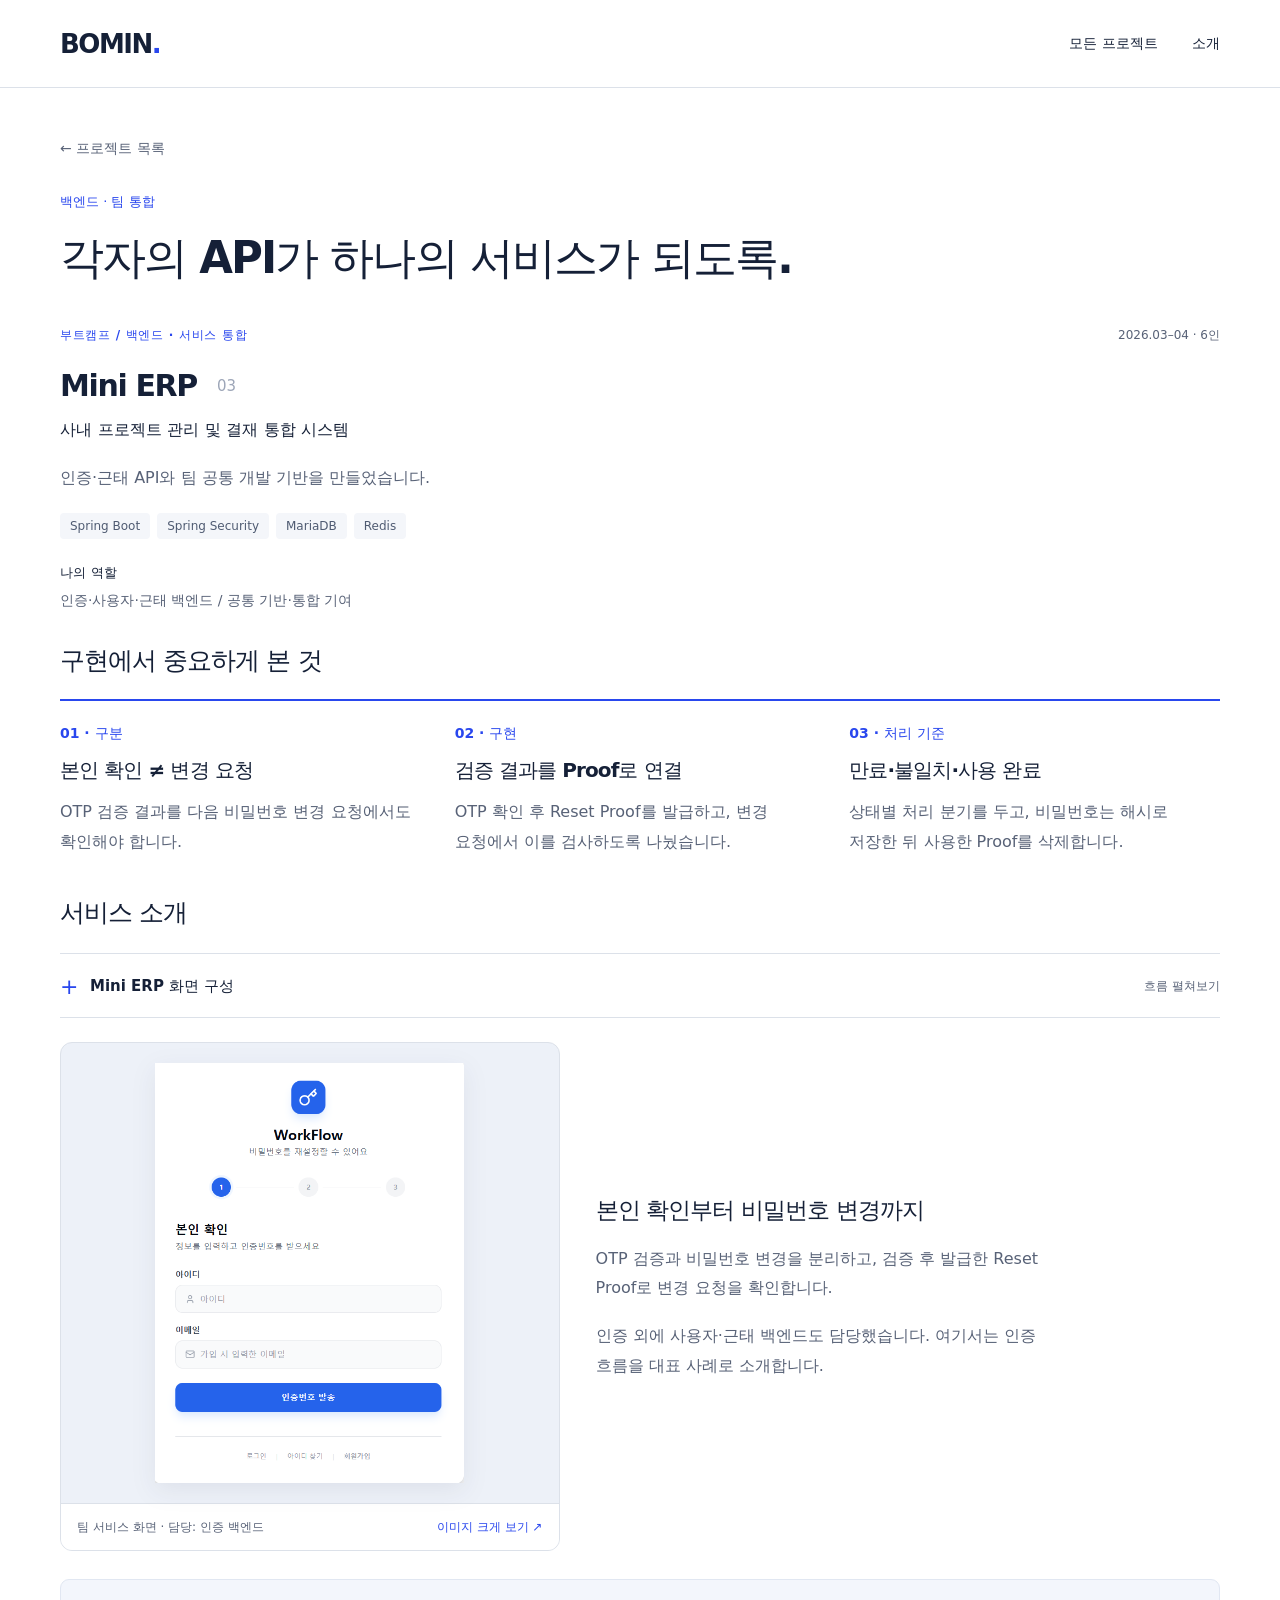
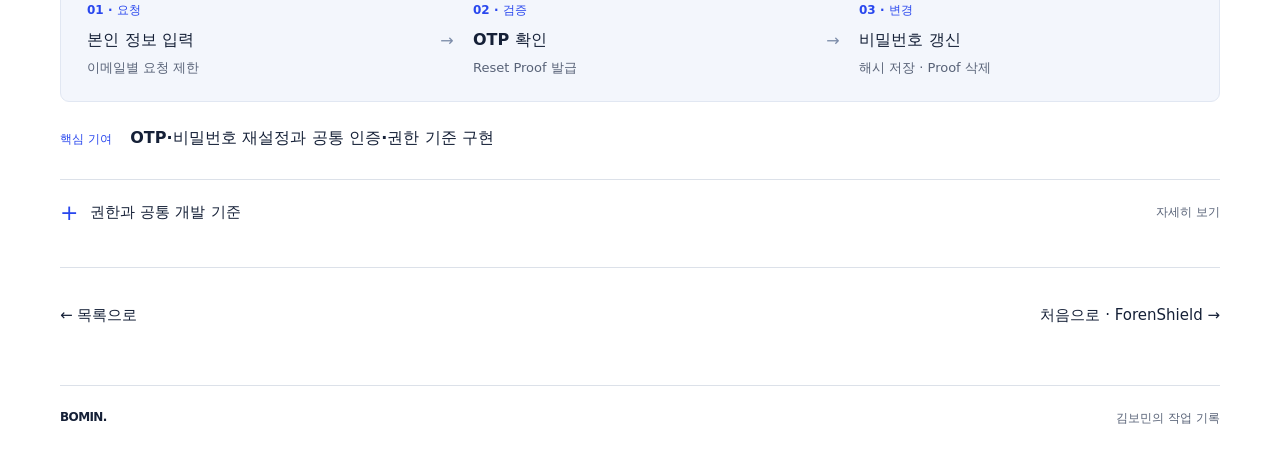
==== commit e3aa0481: "Highlight cloud infrastructure and operations experience" ====
--- a/erp.html
+++ b/erp.html
@@ -2,14 +2,14 @@
 <html lang="ko">
 <head>
   <meta charset="UTF-8"><meta name="viewport" content="width=device-width, initial-scale=1">
-  <meta name="robots" content="noindex, nofollow">
-  <meta name="description" content="김보민의 개발 포트폴리오. Spring Boot 백엔드, AWS·EKS 인프라, 서비스 통합과 장애 대응 경험을 소개합니다.">
+  <meta name="robots" content="index, follow">
+  <meta name="description" content="Spring Boot 인증·권한·공통 응답 구조를 설계하고 팀 API를 하나의 서비스로 통합한 김보민의 백엔드 프로젝트입니다.">
   <title>Mini ERP — 김보민의 작업 기록</title>
   <link rel="icon" href="data:image/svg+xml,%3Csvg xmlns='http://www.w3.org/2000/svg' viewBox='0 0 64 64'%3E%3Crect width='64' height='64' rx='14' fill='%232947ee'/%3E%3Ctext x='12' y='45' fill='white' font-size='37' font-family='sans-serif' font-weight='bold'%3EB.%3C/text%3E%3C/svg%3E">
   <link rel="stylesheet" href="style.css">
 </head>
-<body class="detail-page"><a class="skip" href="#main">본문 바로가기</a><header><a class="brand" href="index.html">BOMIN<span>.</span></a><nav aria-label="주요 메뉴"><a href="index.html#projects">모든 프로젝트</a><a href="index.html#about">소개</a></nav></header><main class="wrap" id="main"><div class="detail-heading"><a href="index.html#projects">← 프로젝트 목록</a><p>백엔드 · 팀 통합</p><h1>각자의 API가 하나의 서비스가 되도록.</h1></div><article class="project" id="erp"><div class="project-top"><span class="category">부트캠프 / 백엔드 · 서비스 통합</span><span>2026.03–04 · 6인</span></div><div class="project-grid"><div><h3>Mini ERP<span>02</span></h3><p class="project-subtitle">사내 프로젝트 관리 및 결재 통합 시스템</p><p>인증·근태 API와 팀 공통 개발 기반을 만들었습니다.</p><div class="tags"><span>Spring Boot</span><span>Spring Security</span><span>MariaDB</span><span>Redis</span></div><p class="role"><strong>나의 역할</strong> 인증·사용자·근태 백엔드 / 공통 기반·통합 기여</p></div></div>
+<body class="detail-page"><a class="skip" href="#main">본문 바로가기</a><header><a class="brand" href="index.html">BOMIN<span>.</span></a><nav aria-label="주요 메뉴"><a href="index.html#projects">모든 프로젝트</a><a href="index.html#about">소개</a></nav></header><main class="wrap" id="main"><div class="detail-heading"><a href="index.html#projects">← 프로젝트 목록</a><p>백엔드 · 팀 통합</p><h1>각자의 API가 하나의 서비스가 되도록.</h1></div><article class="project" id="erp"><div class="project-top"><span class="category">부트캠프 / 백엔드 · 서비스 통합</span><span>2026.03–04 · 6인</span></div><div class="project-grid"><div><h3>Mini ERP<span>03</span></h3><p class="project-subtitle">사내 프로젝트 관리 및 결재 통합 시스템</p><p>인증·근태 API와 팀 공통 개발 기반을 만들었습니다.</p><div class="tags"><span>Spring Boot</span><span>Spring Security</span><span>MariaDB</span><span>Redis</span></div><p class="role"><strong>나의 역할</strong> 인증·사용자·근태 백엔드 / 공통 기반·통합 기여</p></div></div>
 <section class="decision-story"><h2>구현에서 중요하게 본 것</h2><div class="decision-grid"><div><span>01 · 구분</span><h3>본인 확인 ≠ 변경 요청</h3><p>OTP 검증 결과를 다음 비밀번호 변경 요청에서도 확인해야 합니다.</p></div><div><span>02 · 구현</span><h3>검증 결과를 Proof로 연결</h3><p>OTP 확인 후 Reset Proof를 발급하고, 변경 요청에서 이를 검사하도록 나눴습니다.</p></div><div><span>03 · 처리 기준</span><h3>만료·불일치·사용 완료</h3><p>상태별 처리 분기를 두고, 비밀번호는 해시로 저장한 뒤 사용한 Proof를 삭제합니다.</p></div></div></section>
 <section class="story-section"><h2>서비스 소개</h2><details class="screen-map"><summary>Mini ERP 화면 구성 <span>흐름 펼쳐보기</span></summary><div class="screen-map-body"><h3>서비스 진입과 계정 복구의 분기</h3><div class="map-flow"><div class="map-entry">계정 진입 화면<small>사용자 상태에 따른 경로 선택</small></div><div class="map-branches"><span>로그인</span><span>회원가입</span><span>아이디 찾기</span><span>비밀번호 찾기</span></div><div class="map-entry">계정 복구의 인증 단계<small>이메일 인증번호 발송 · 확인</small></div></div><p class="scope">팀 Figma의 인증 관련 화면을 요약했습니다. 구성도는 설계 자료이며, 아래 구현 설명의 OTP·Reset Proof 처리와 구분해 볼 수 있습니다.</p><a class="text-link" href="https://www.figma.com/design/eP0iKK7h4mKcS4DgQynvJm/?node-id=0-1" target="_blank" rel="noopener noreferrer">Figma 원본 화면 구성도 ↗</a></div></details><div class="screen-story"><figure class="project-screen erp-screen"><a href="assets/erp.png" target="_blank" rel="noopener noreferrer" aria-label="Mini ERP 비밀번호 재설정 실제 화면 크게 보기"><img width="562" height="763" src="assets/erp.png" alt="Mini ERP 비밀번호 재설정 실제 화면" loading="lazy"></a><figcaption>팀 서비스 화면 · 담당: 인증 백엔드<span>이미지 크게 보기 ↗</span></figcaption></figure><div class="screen-copy"><h3>본인 확인부터 비밀번호 변경까지</h3><p>OTP 검증과 비밀번호 변경을 분리하고, 검증 후 발급한 Reset Proof로 변경 요청을 확인합니다.</p><p>인증 외에 사용자·근태 백엔드도 담당했습니다. 여기서는 인증 흐름을 대표 사례로 소개합니다.</p></div></div></section><div class="visual-flow" aria-label="비밀번호 재설정 처리 흐름"><div><small>01 · 요청</small><strong>본인 정보 입력</strong><span>이메일별 요청 제한</span></div><b aria-hidden="true">→</b><div><small>02 · 검증</small><strong>OTP 확인</strong><span>Reset Proof 발급</span></div><b aria-hidden="true">→</b><div><small>03 · 변경</small><strong>비밀번호 갱신</strong><span>해시 저장 · Proof 삭제</span></div></div>
 <div class="result-line"><span>핵심 기여</span>OTP·비밀번호 재설정과 공통 인증·권한 기준 구현</div>
-<details><summary>권한과 공통 개발 기준 <span>자세히 보기</span></summary><div class="detail-body two-col"><div><h4>인증과 권한 판단을 구분했습니다.</h4><p>JWT로 요청자를 확인하고, AccessPolicy로 관리자·본인 접근이나 신청자·승인자의 역할 조건을 판단하도록 구성했습니다. 사용자 조회와 연차·특근 승인 규칙은 구분합니다.</p></div><div><h4>각자 만든 API가 함께 동작하도록</h4><p>Bearer 인증, 공통 응답·예외, Swagger·CORS, BaseEntity·Flyway 기준을 초기에 정리했습니다. 도메인마다 다른 인증·응답 방식으로 통합 비용이 커지는 것을 줄이려 했습니다.</p><p class="scope">화면을 포함한 서비스는 팀 결과물이며, 제 기여는 백엔드와 공통 개발 기반입니다.</p></div></div></details></article><div class="next-project"><a href="index.html#projects">← 목록으로</a><a href="eum.html">다음 프로젝트 · EUM →</a></div></main><footer class="wrap"><strong>BOMIN.</strong><span>김보민의 작업 기록</span></footer></body></html>+<details><summary>권한과 공통 개발 기준 <span>자세히 보기</span></summary><div class="detail-body two-col"><div><h4>인증과 권한 판단을 구분했습니다.</h4><p>JWT로 요청자를 확인하고, AccessPolicy로 관리자·본인 접근이나 신청자·승인자의 역할 조건을 판단하도록 구성했습니다. 사용자 조회와 연차·특근 승인 규칙은 구분합니다.</p></div><div><h4>각자 만든 API가 함께 동작하도록</h4><p>Bearer 인증, 공통 응답·예외, Swagger·CORS, BaseEntity·Flyway 기준을 초기에 정리했습니다. 도메인마다 다른 인증·응답 방식으로 통합 비용이 커지는 것을 줄이려 했습니다.</p><p class="scope">화면을 포함한 서비스는 팀 결과물이며, 제 기여는 백엔드와 공통 개발 기반입니다.</p></div></div></details></article><div class="next-project"><a href="index.html#projects">← 목록으로</a><a href="forenshield.html">처음으로 · ForenShield →</a></div></main><footer class="wrap"><strong>BOMIN.</strong><span>김보민의 작업 기록</span></footer></body></html>
--- a/style.css
+++ b/style.css
@@ -75,4 +75,25 @@
 .map-branches{display:flex;gap:12px;justify-content:center;flex-wrap:wrap;border-left:3px solid var(--blue);padding-left:16px}
 .map-branches>span{flex:1;min-width:120px;padding:16px;background:#e3eaff;text-align:center;font-size:16px;font-weight:650;border-radius:6px}
 .screen-map-body>.text-link{display:inline-block;margin-top:16px}
-@media(max-width:640px){.map-flow{padding:16px}.map-branches{display:grid;grid-template-columns:1fr;width:100%}}+@media(max-width:640px){.map-flow{padding:16px}.map-branches{display:grid;grid-template-columns:1fr;width:100%}}
+
+/* Cloud-engineering first impression. */
+.career-track{display:inline-flex;align-items:center;gap:10px;margin:0 0 18px;padding:8px 12px;border:1px solid #cdd7ff;border-radius:999px;background:#f3f6ff;color:var(--blue);font-size:12px;font-weight:800;letter-spacing:.08em;line-height:1.4}
+.career-track:before{content:'';width:7px;height:7px;border-radius:50%;background:#18a66a;box-shadow:0 0 0 4px #dff6eb}
+.intro-actions{display:flex;align-items:center;gap:22px;flex-wrap:wrap;margin-top:28px}
+.intro-actions .intro-link{margin:0}
+.intro-primary{display:inline-flex;align-items:center;justify-content:space-between;gap:34px;padding:15px 18px;border-radius:6px;background:var(--ink);color:white;text-decoration:none;font-size:14px;font-weight:700;box-shadow:0 10px 24px #15203720;transition:transform .2s,background .2s}
+.intro-primary:hover{color:white;background:var(--blue);transform:translateY(-2px)}
+.intro-primary span{font-size:18px}
+.capability-strip{display:grid;grid-template-columns:repeat(3,minmax(0,1fr));border-top:1px solid var(--line);border-bottom:1px solid var(--line);margin-bottom:62px}
+.capability-strip>div{padding:24px 28px}
+.capability-strip>div:first-child{padding-left:0}
+.capability-strip>div+div{border-left:1px solid var(--line)}
+.capability-strip strong,.capability-strip span{display:block}
+.capability-strip strong{font-size:15px;color:var(--ink);letter-spacing:-.02em}
+.capability-strip span{margin-top:7px;color:var(--muted);font-size:13px;line-height:1.5}
+.portfolio-home .gallery-heading{align-items:flex-end;padding-top:0;border-top:0}
+.portfolio-home .gallery-heading .eyebrow{margin:0 0 8px;font-size:11px;letter-spacing:.12em}
+.portfolio-home .gallery-heading h2{font-size:30px}
+.portfolio-home .gallery-number{font-weight:750;letter-spacing:.05em}
+@media(max-width:640px){.career-track{font-size:10px;letter-spacing:.045em}.intro-actions{gap:16px}.intro-primary{width:100%}.capability-strip{grid-template-columns:1fr;margin-bottom:42px}.capability-strip>div,.capability-strip>div:first-child{padding:16px 0}.capability-strip>div+div{border-left:0;border-top:1px solid var(--line)}.portfolio-home .gallery-heading h2{font-size:25px}}
